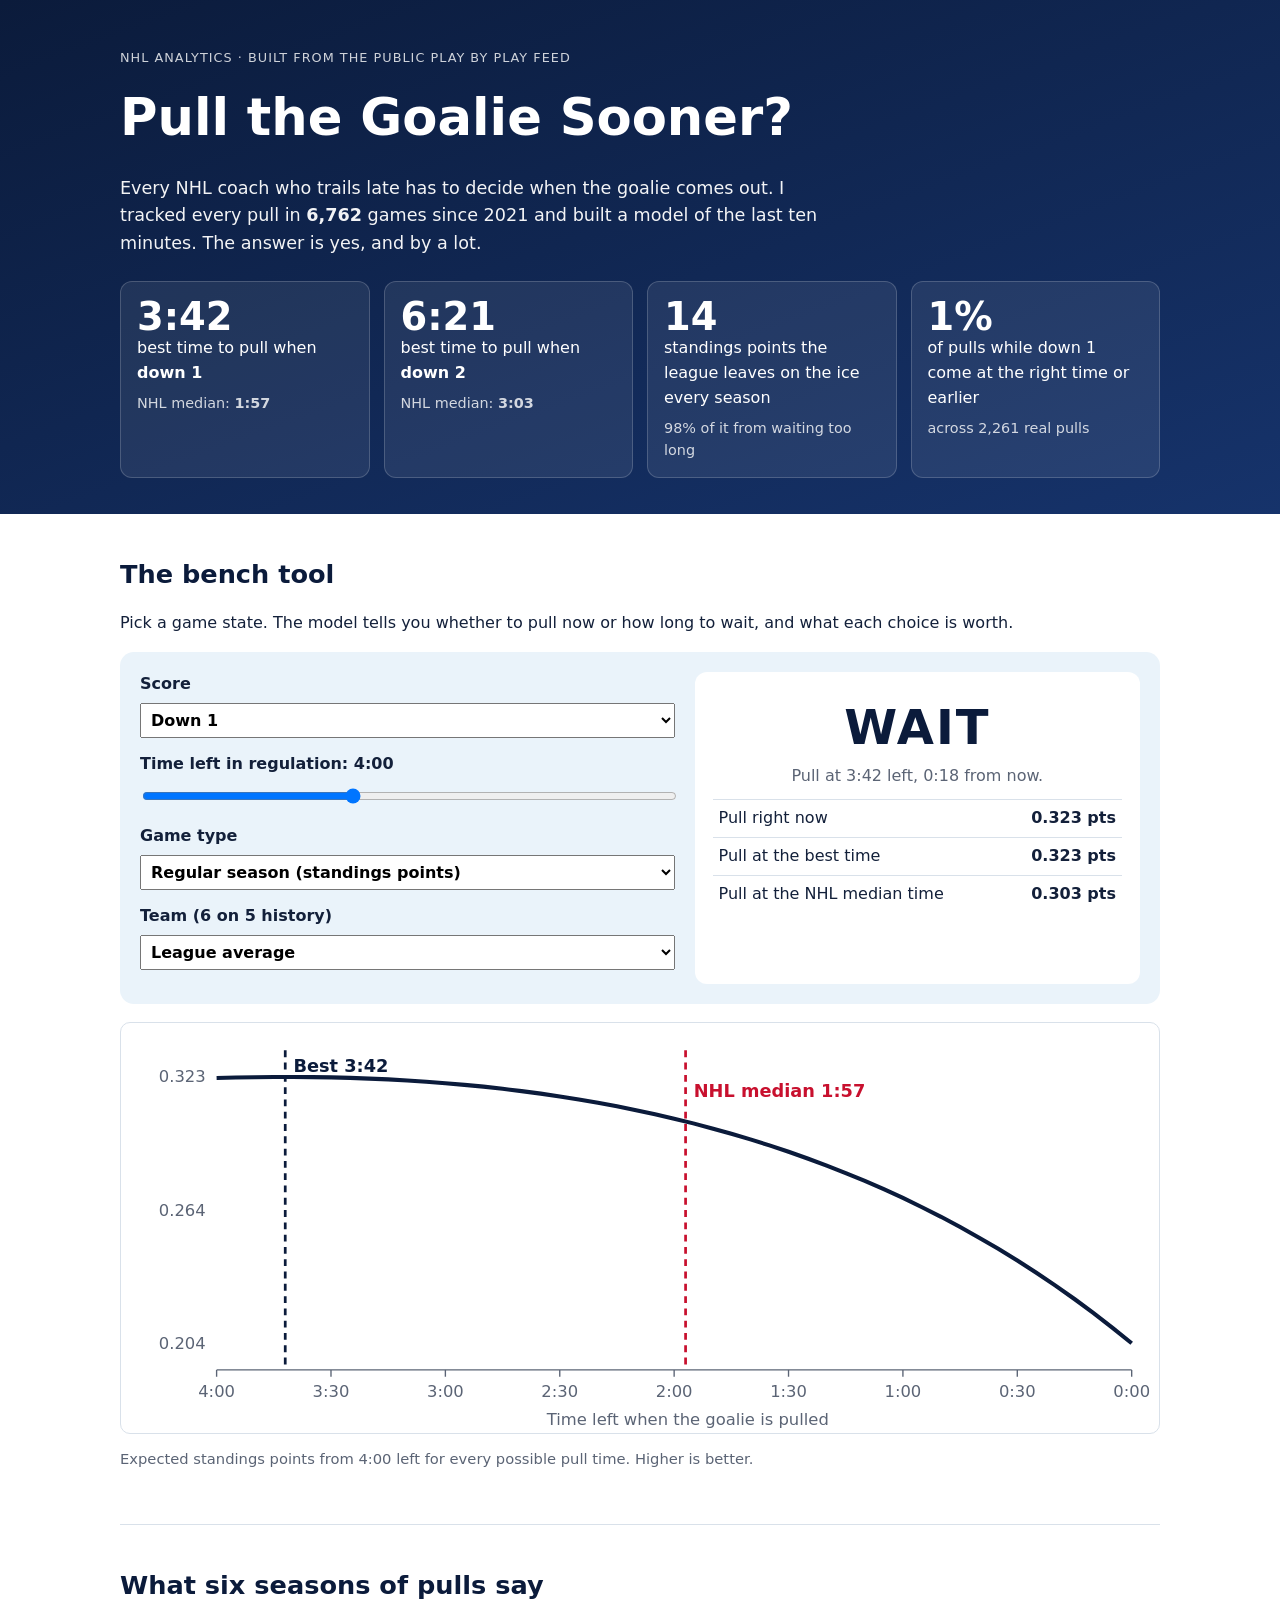
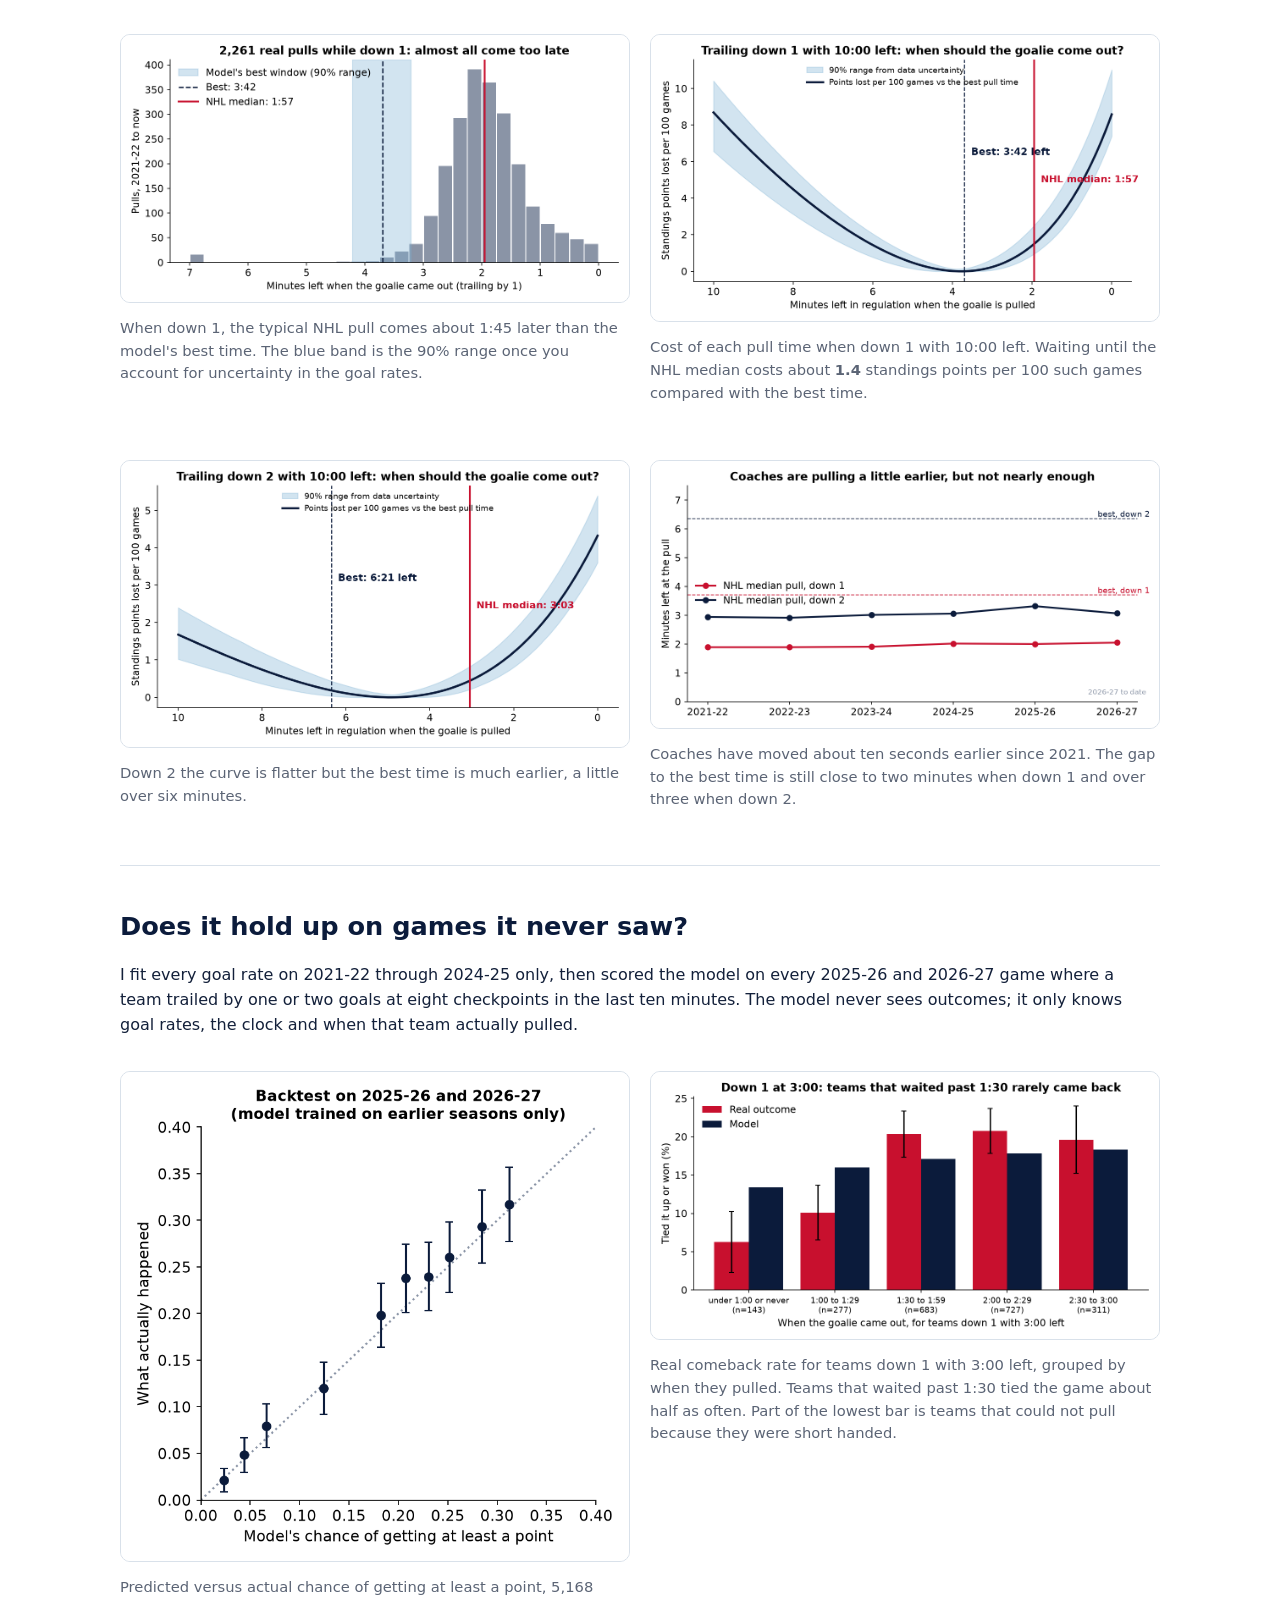
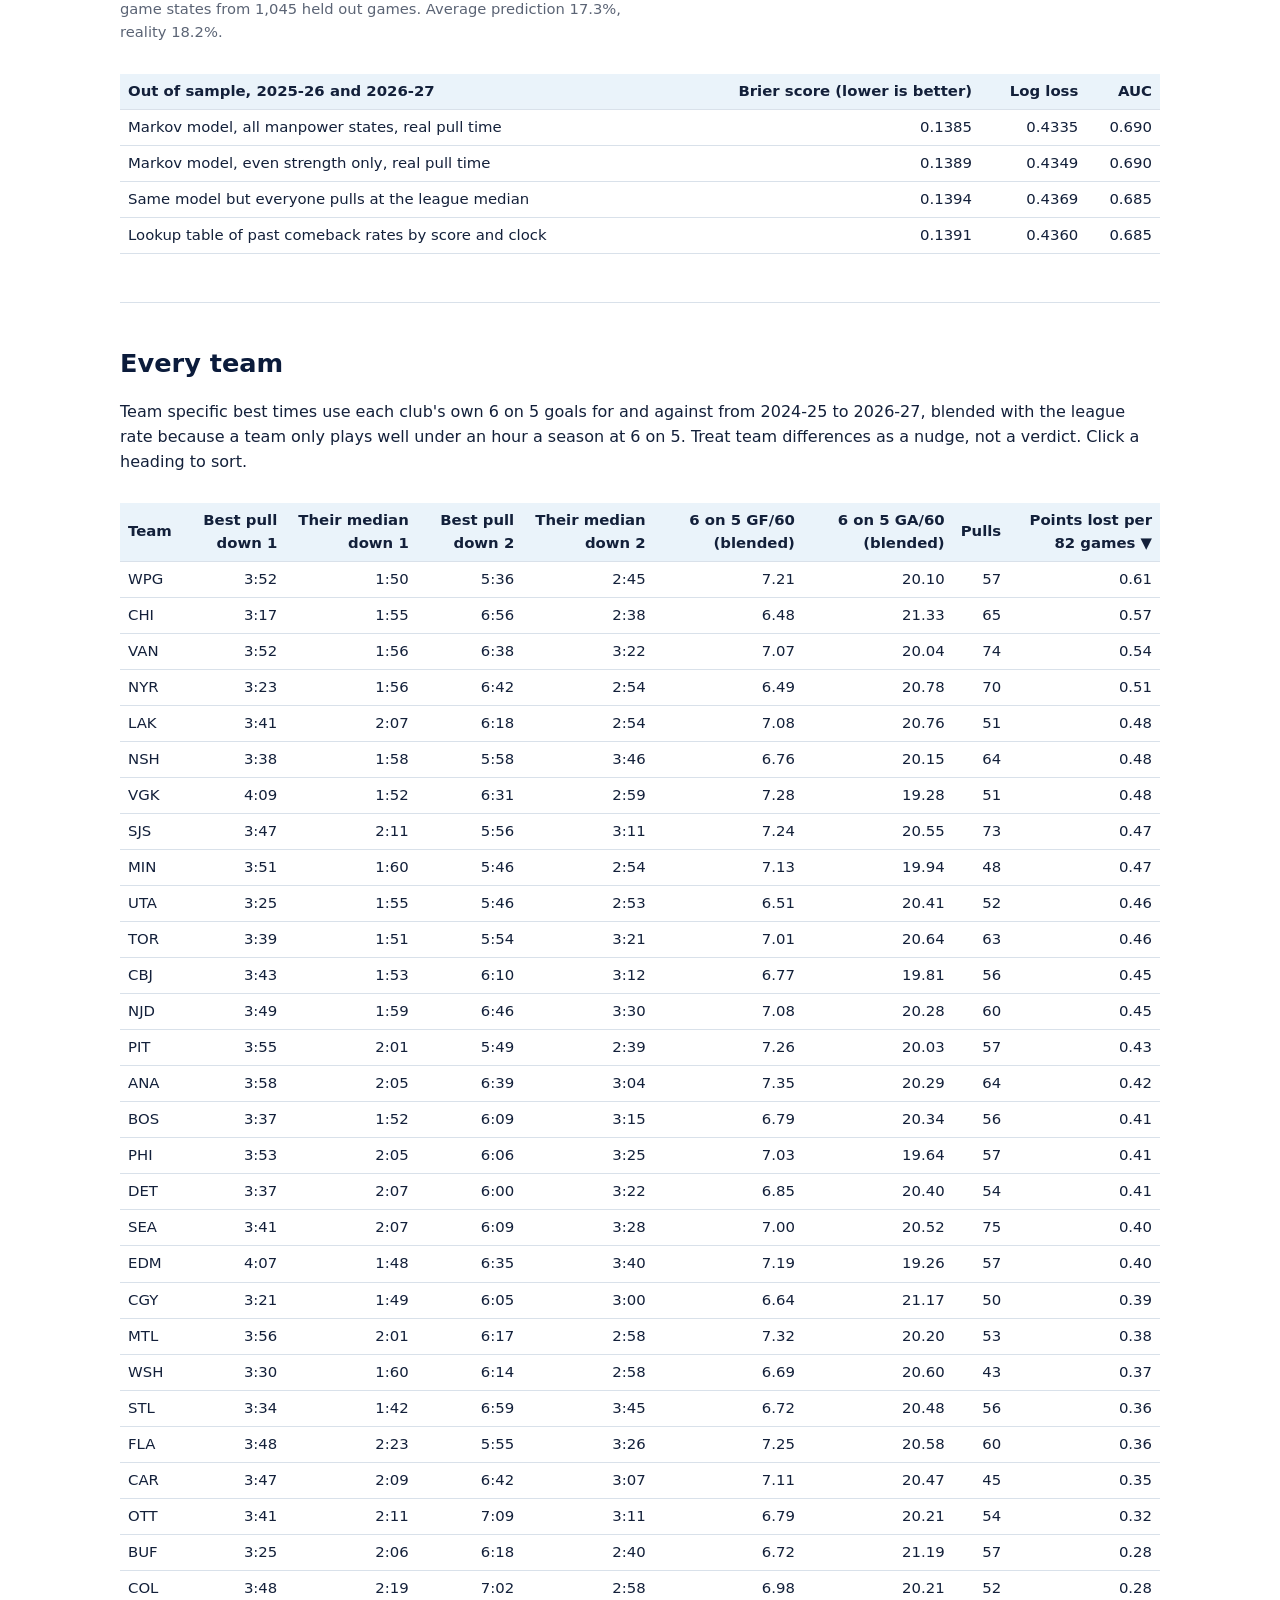
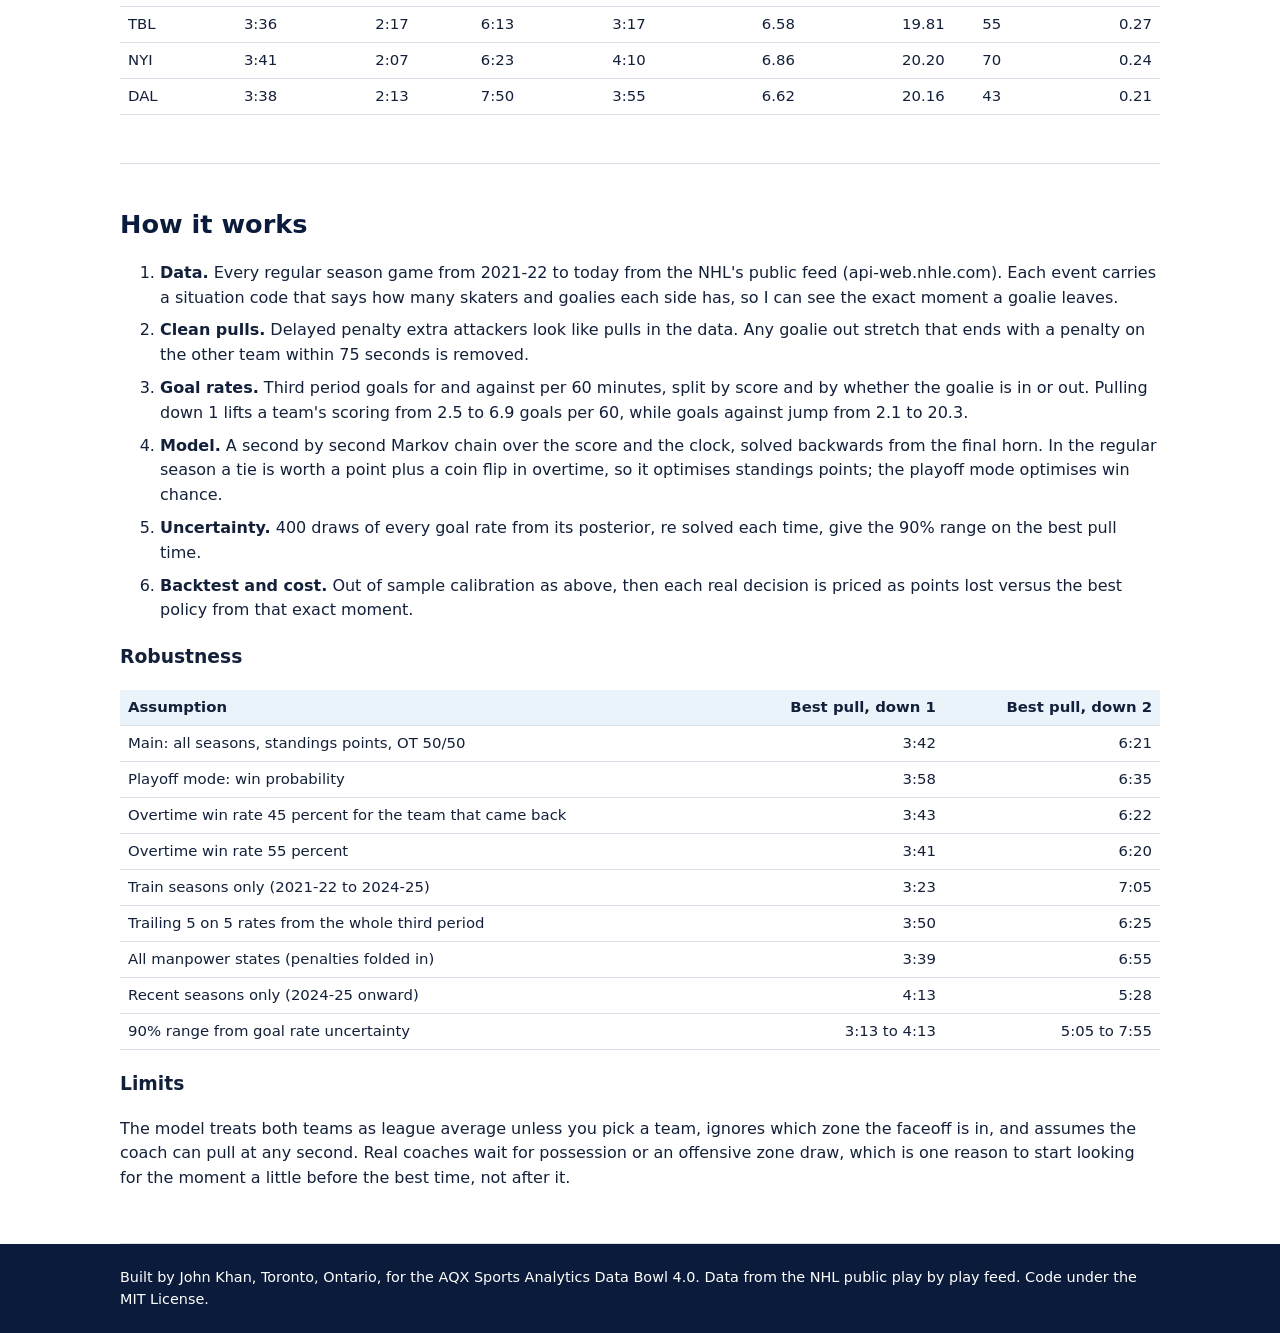
==== docs/index.html @ 0c458d74 "Pull the Goalie Sooner? NHL goalie pull model, backtest and dashboard" ====
<!doctype html>
<html lang="en">
<head>
<meta charset="utf-8">
<meta name="viewport" content="width=device-width, initial-scale=1">
<title>Pull the Goalie Sooner? NHL goalie pull timing, backtested</title>
<meta name="description" content="When should a trailing NHL team pull its goalie? A win probability model built on 6,700+ NHL games from the public play by play feed, backtested on seasons it never saw.">
<meta name="author" content="John Khan">
<link rel="icon" href="data:image/svg+xml,%3Csvg xmlns=%22http://www.w3.org/2000/svg%22 viewBox=%220 0 16 16%22%3E%3Ccircle cx=%228%22 cy=%228%22 r=%227%22 fill=%22%230B1B3B%22/%3E%3C/svg%3E">
<link rel="stylesheet" href="style.css">
</head>
<body>
<header class="hero">
  <div class="wrap">
    <p class="kicker">NHL analytics · built from the public play by play feed</p>
    <h1>Pull the Goalie Sooner?</h1>
    <p class="lede">Every NHL coach who trails late has to decide when the goalie comes out. I tracked every pull in <b id="nGames">6,700+</b> games since 2021 and built a model of the last ten minutes. The answer is yes, and by a lot.</p>
    <div class="cards">
      <div class="card"><div class="big" id="c1">3:42</div><div>best time to pull when <b>down 1</b></div><div class="sub">NHL median: <b id="m1">1:57</b></div></div>
      <div class="card"><div class="big" id="c2">6:21</div><div>best time to pull when <b>down 2</b></div><div class="sub">NHL median: <b id="m2">3:03</b></div></div>
      <div class="card"><div class="big" id="c3">14</div><div>standings points the league leaves on the ice every season</div><div class="sub"><span id="c3b">98%</span> of it from waiting too long</div></div>
      <div class="card"><div class="big" id="c4">1%</div><div>of pulls while down 1 come at the right time or earlier</div><div class="sub">across <span id="c4b">2,261</span> real pulls</div></div>
    </div>
  </div>
</header>

<main class="wrap">
<section id="tool">
  <h2>The bench tool</h2>
  <p>Pick a game state. The model tells you whether to pull now or how long to wait, and what each choice is worth.</p>
  <div class="tool">
    <div class="controls">
      <label>Score
        <select id="deficit"><option value="-1">Down 1</option><option value="-2">Down 2</option><option value="-3">Down 3</option></select></label>
      <label>Time left in regulation: <b id="tLabel">4:00</b>
        <input id="tLeft" type="range" min="10" max="600" step="5" value="240"></label>
      <label>Game type
        <select id="mode"><option value="points">Regular season (standings points)</option><option value="win">Playoffs (win chance)</option></select></label>
      <label>Team (6 on 5 history)
        <select id="team"><option value="">League average</option></select></label>
    </div>
    <div class="answer">
      <div id="verdict" class="verdict">WAIT</div>
      <div id="verdictSub" class="verdictSub"></div>
      <table class="mini">
        <tr><td>Pull right now</td><td id="vNow"></td></tr>
        <tr><td>Pull at the best time</td><td id="vBest"></td></tr>
        <tr><td>Pull at the NHL median time</td><td id="vMed"></td></tr>
      </table>
    </div>
  </div>
  <figure class="chart">
    <svg id="curve" viewBox="0 0 760 300" role="img" aria-label="Value of each pull time"></svg>
    <figcaption id="curveCap">Expected result from this moment for every possible pull time. Higher is better.</figcaption>
  </figure>
</section>

<section>
  <h2>What six seasons of pulls say</h2>
  <div class="grid2">
    <figure><img src="img/hist_down1.png" alt="Histogram of NHL pull times when down by one, nearly all after the best window"><figcaption>When down 1, the typical NHL pull comes about 1:45 later than the model's best time. The blue band is the 90% range once you account for uncertainty in the goal rates.</figcaption></figure>
    <figure><img src="img/curve_down1.png" alt="Points lost versus pull time when down by one"><figcaption>Cost of each pull time when down 1 with 10:00 left. Waiting until the NHL median costs about <b id="costMed">1.4</b> standings points per 100 such games compared with the best time.</figcaption></figure>
    <figure><img src="img/curve_down2.png" alt="Points lost versus pull time when down by two"><figcaption>Down 2 the curve is flatter but the best time is much earlier, a little over six minutes.</figcaption></figure>
    <figure><img src="img/trend.png" alt="Median pull times by season"><figcaption>Coaches have moved about ten seconds earlier since 2021. The gap to the best time is still close to two minutes when down 1 and over three when down 2.</figcaption></figure>
  </div>
</section>

<section>
  <h2>Does it hold up on games it never saw?</h2>
  <p>I fit every goal rate on 2021-22 through 2024-25 only, then scored the model on every 2025-26 and 2026-27 game where a team trailed by one or two goals at eight checkpoints in the last ten minutes. The model never sees outcomes; it only knows goal rates, the clock and when that team actually pulled.</p>
  <div class="grid2">
    <figure><img src="img/calibration.png" alt="Calibration chart of predicted versus actual"><figcaption id="calCap"></figcaption></figure>
    <figure><img src="img/buckets_down1.png" alt="Comeback rate by pull time"><figcaption>Real comeback rate for teams down 1 with 3:00 left, grouped by when they pulled. Teams that waited past 1:30 tied the game about half as often. Part of the lowest bar is teams that could not pull because they were short handed.</figcaption></figure>
  </div>
  <table class="data" id="btTable"></table>
</section>

<section>
  <h2>Every team</h2>
  <p>Team specific best times use each club's own 6 on 5 goals for and against from <span id="teamSeasons"></span>, blended with the league rate because a team only plays well under an hour a season at 6 on 5. Treat team differences as a nudge, not a verdict. Click a heading to sort.</p>
  <div class="scroll"><table class="data sortable" id="teamTable"></table></div>
</section>

<section>
  <h2>How it works</h2>
  <ol class="method">
    <li><b>Data.</b> Every regular season game from 2021-22 to today from the NHL's public feed (api-web.nhle.com). Each event carries a situation code that says how many skaters and goalies each side has, so I can see the exact moment a goalie leaves.</li>
    <li><b>Clean pulls.</b> Delayed penalty extra attackers look like pulls in the data. Any goalie out stretch that ends with a penalty on the other team within 75 seconds is removed.</li>
    <li><b>Goal rates.</b> Third period goals for and against per 60 minutes, split by score and by whether the goalie is in or out. Pulling down 1 lifts a team's scoring from <span id="r1">2.5</span> to <span id="r2">6.9</span> goals per 60, while goals against jump from <span id="r3">2.1</span> to <span id="r4">20.3</span>.</li>
    <li><b>Model.</b> A second by second Markov chain over the score and the clock, solved backwards from the final horn. In the regular season a tie is worth a point plus a coin flip in overtime, so it optimises standings points; the playoff mode optimises win chance.</li>
    <li><b>Uncertainty.</b> 400 draws of every goal rate from its posterior, re solved each time, give the 90% range on the best pull time.</li>
    <li><b>Backtest and cost.</b> Out of sample calibration as above, then each real decision is priced as points lost versus the best policy from that exact moment.</li>
  </ol>
  <h3>Robustness</h3>
  <table class="data" id="sensTable"></table>
  <h3>Limits</h3>
  <p>The model treats both teams as league average unless you pick a team, ignores which zone the faceoff is in, and assumes the coach can pull at any second. Real coaches wait for possession or an offensive zone draw, which is one reason to start looking for the moment a little before the best time, not after it.</p>
</section>
</main>
<footer><div class="wrap">Built by John Khan, Toronto, Ontario, for the AQX Sports Analytics Data Bowl 4.0. Data from the NHL public play by play feed. Code under the MIT License.</div></footer>
<script type="module" src="app.js"></script>
</body>
</html>
---- docs/style.css ----
:root{--navy:#0B1B3B;--red:#C8102E;--ice:#EAF3FA;--blue:#7FB3D5;--grey:#5B6475;--line:#d9e1ea}
*{box-sizing:border-box}body{margin:0;font:16px/1.55 system-ui,-apple-system,"Segoe UI",Roboto,sans-serif;color:#13203a;background:#fff}
.wrap{max-width:1080px;margin:0 auto;padding:0 20px}
.hero{background:linear-gradient(160deg,var(--navy),#16336b);color:#fff;padding:48px 0 36px}
.kicker{text-transform:uppercase;letter-spacing:.08em;font-size:.8rem;opacity:.8;margin:0}
h1{font-size:clamp(2rem,5vw,3.2rem);margin:.2em 0}.lede{max-width:720px;font-size:1.1rem;opacity:.95}
.cards{display:grid;grid-template-columns:repeat(auto-fit,minmax(220px,1fr));gap:14px;margin-top:24px}
.card{background:rgba(255,255,255,.08);border:1px solid rgba(255,255,255,.18);border-radius:12px;padding:16px}
.big{font-size:2.4rem;font-weight:800;line-height:1}.sub{opacity:.8;font-size:.9rem;margin-top:6px}
section{padding:36px 0;border-bottom:1px solid var(--line)}h2{font-size:1.6rem;margin:.2em 0 .4em;color:var(--navy)}
.tool{display:grid;grid-template-columns:1.2fr 1fr;gap:20px;background:var(--ice);border-radius:14px;padding:20px}
@media(max-width:760px){.tool{grid-template-columns:1fr}}
.controls label{display:block;margin-bottom:14px;font-weight:600}.controls select,.controls input{display:block;width:100%;margin-top:6px;font:inherit;padding:6px}
.answer{background:#fff;border-radius:12px;padding:18px;text-align:center}
.verdict{font-size:3rem;font-weight:900;letter-spacing:.04em}.verdict.pull{color:var(--red)}.verdict.wait{color:var(--navy)}
.verdictSub{color:var(--grey);margin-bottom:10px}
table.mini{width:100%;border-collapse:collapse}table.mini td{padding:6px;border-top:1px solid var(--line);text-align:left}table.mini td+td{text-align:right;font-weight:700}
figure{margin:18px 0}figure img{width:100%;border:1px solid var(--line);border-radius:10px}figcaption{color:var(--grey);font-size:.92rem;margin-top:6px}
.grid2{display:grid;grid-template-columns:1fr 1fr;gap:20px}@media(max-width:760px){.grid2{grid-template-columns:1fr}}
.chart svg{width:100%;height:auto;background:#fff;border:1px solid var(--line);border-radius:10px}
table.data{border-collapse:collapse;width:100%;font-size:.93rem;margin:12px 0}table.data th,table.data td{padding:6px 8px;border-bottom:1px solid var(--line);text-align:right}
table.data th:first-child,table.data td:first-child{text-align:left}table.data th{background:var(--ice);cursor:default}
table.sortable th{cursor:pointer}.scroll{overflow-x:auto}
.method li{margin-bottom:8px}footer{background:var(--navy);color:#fff;padding:22px 0;font-size:.9rem}
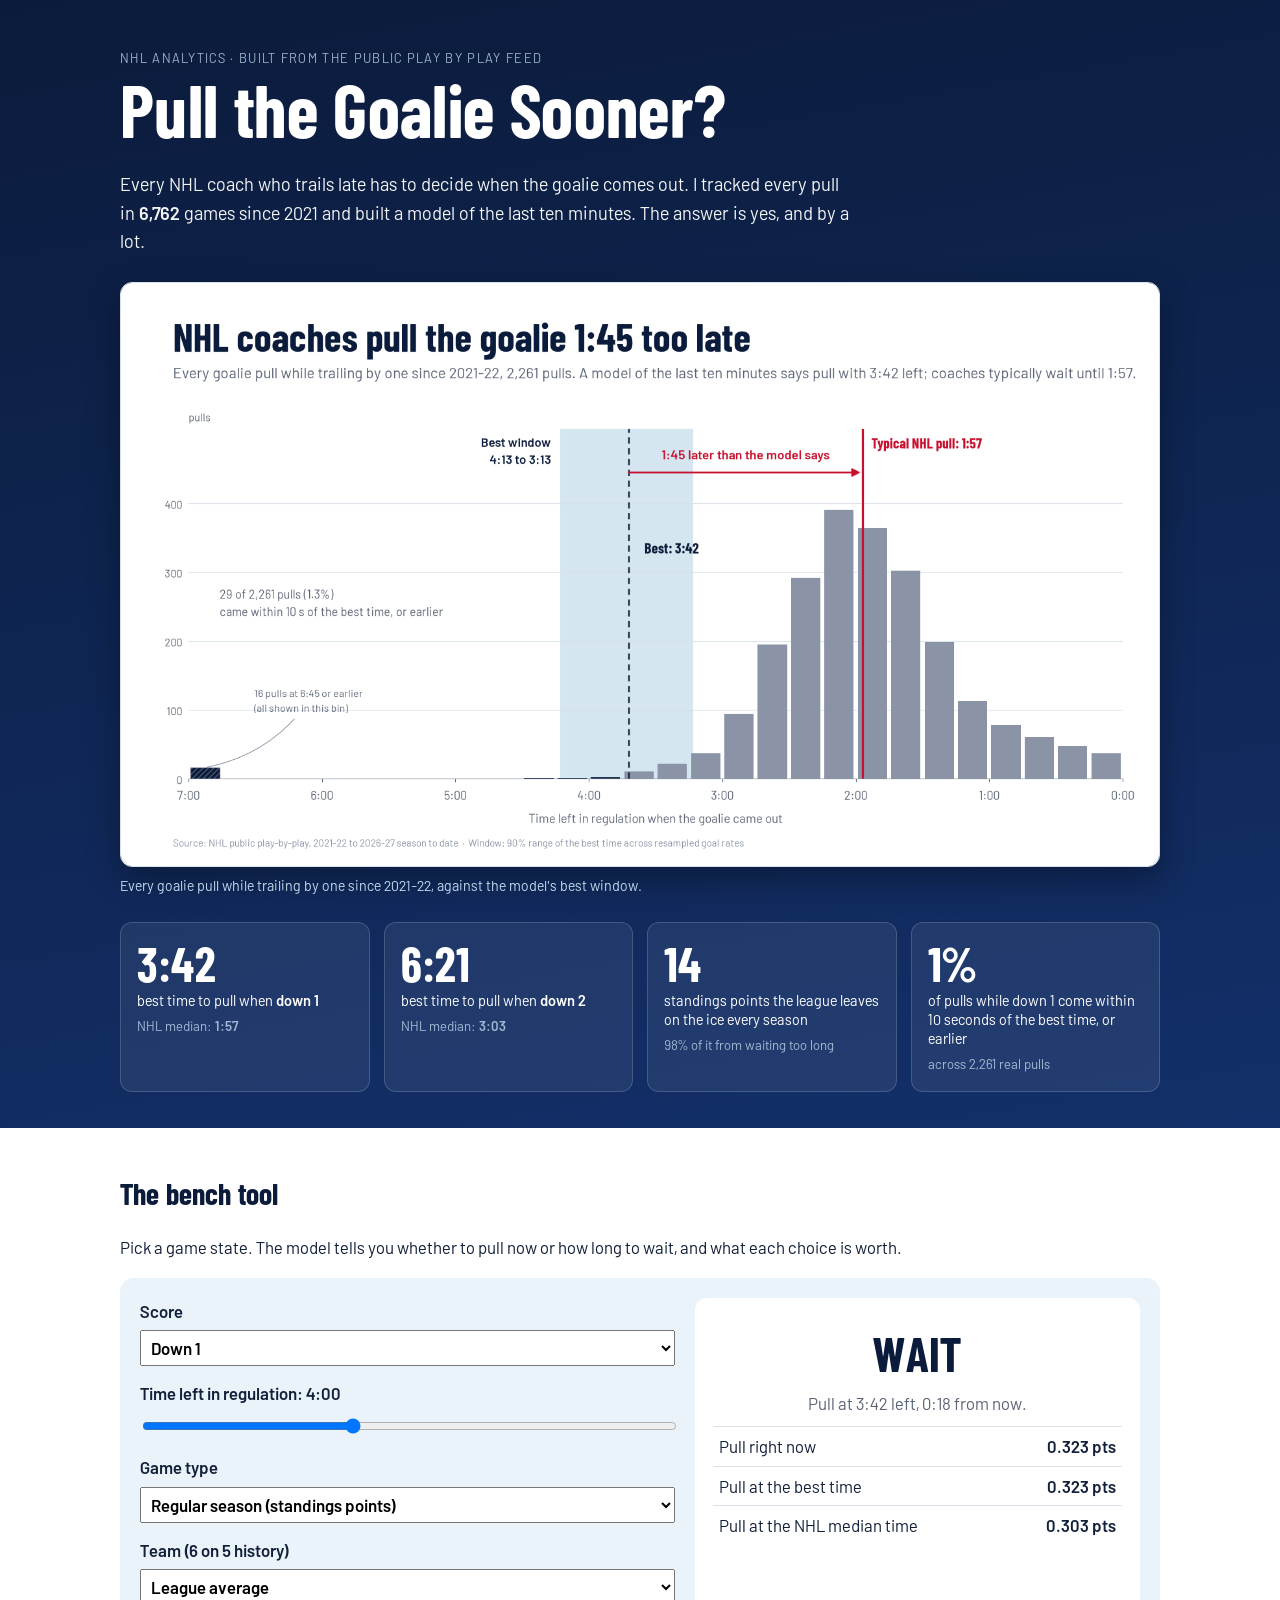
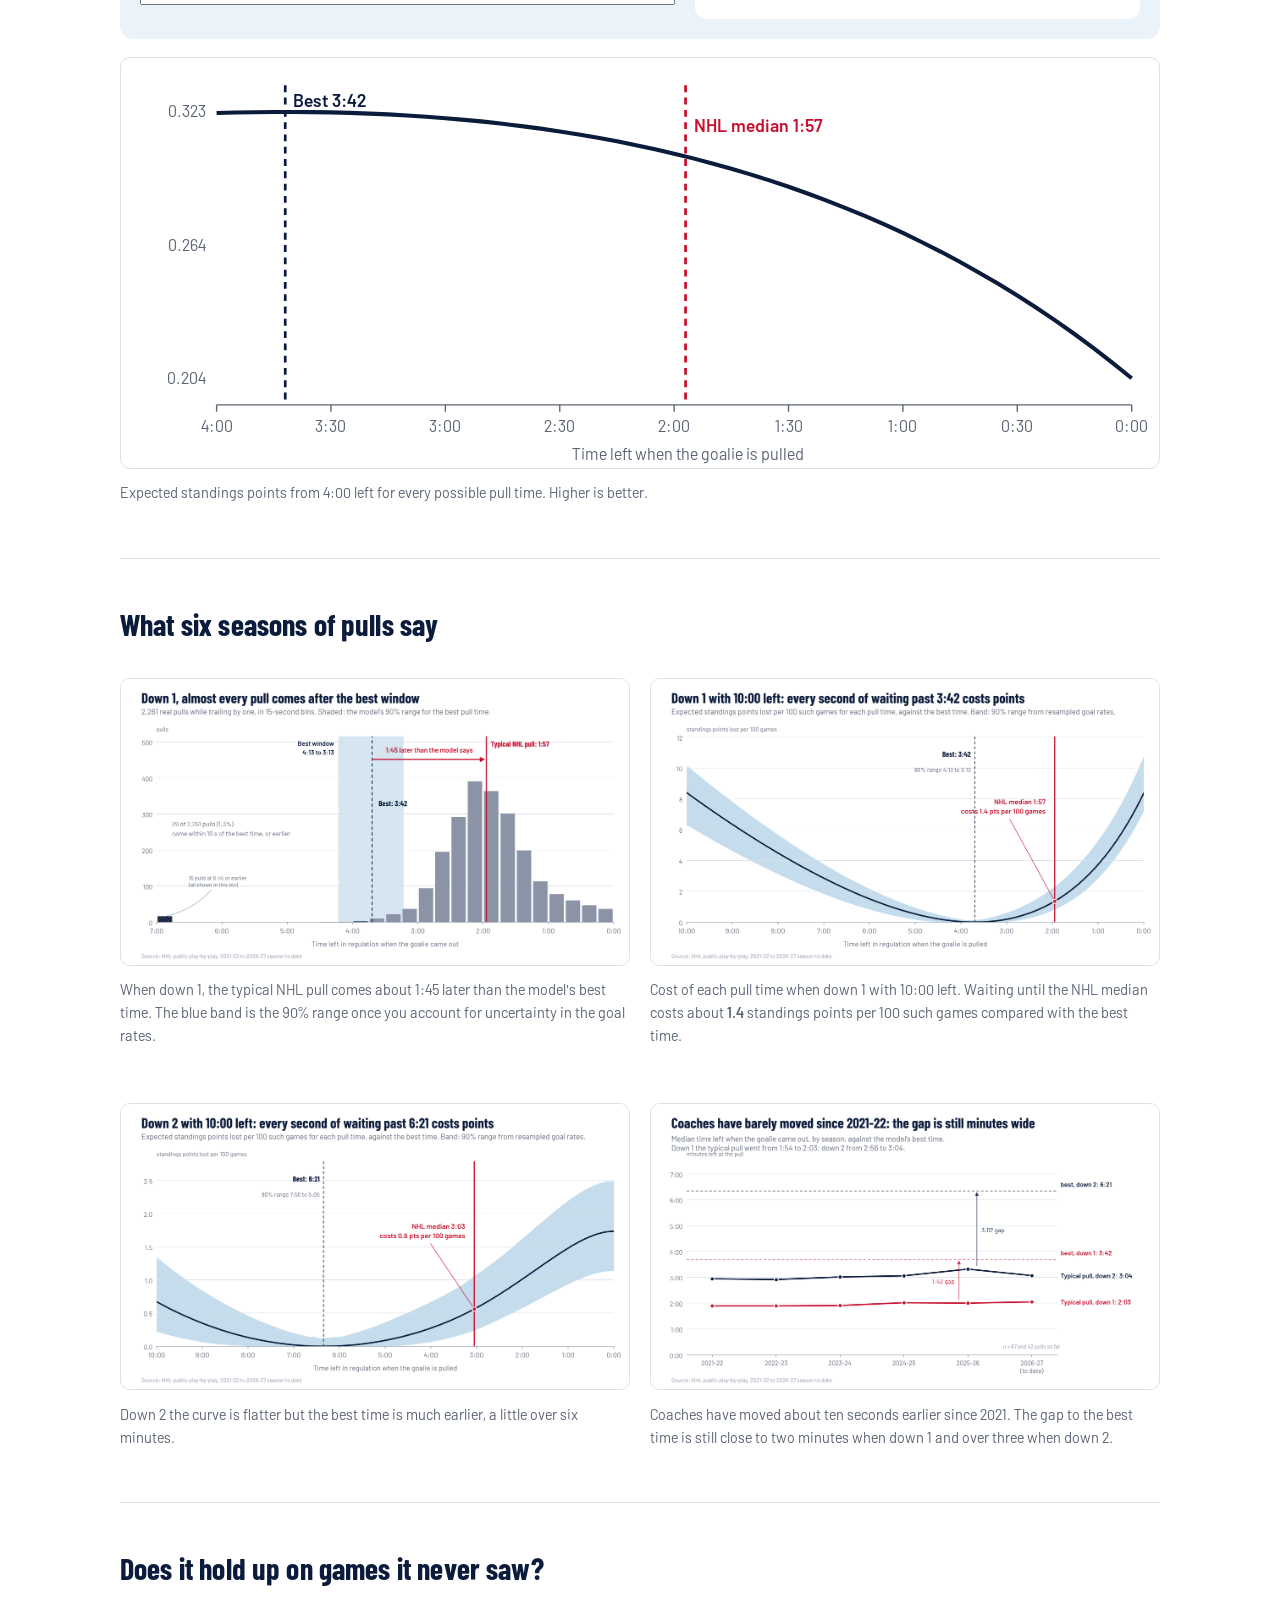
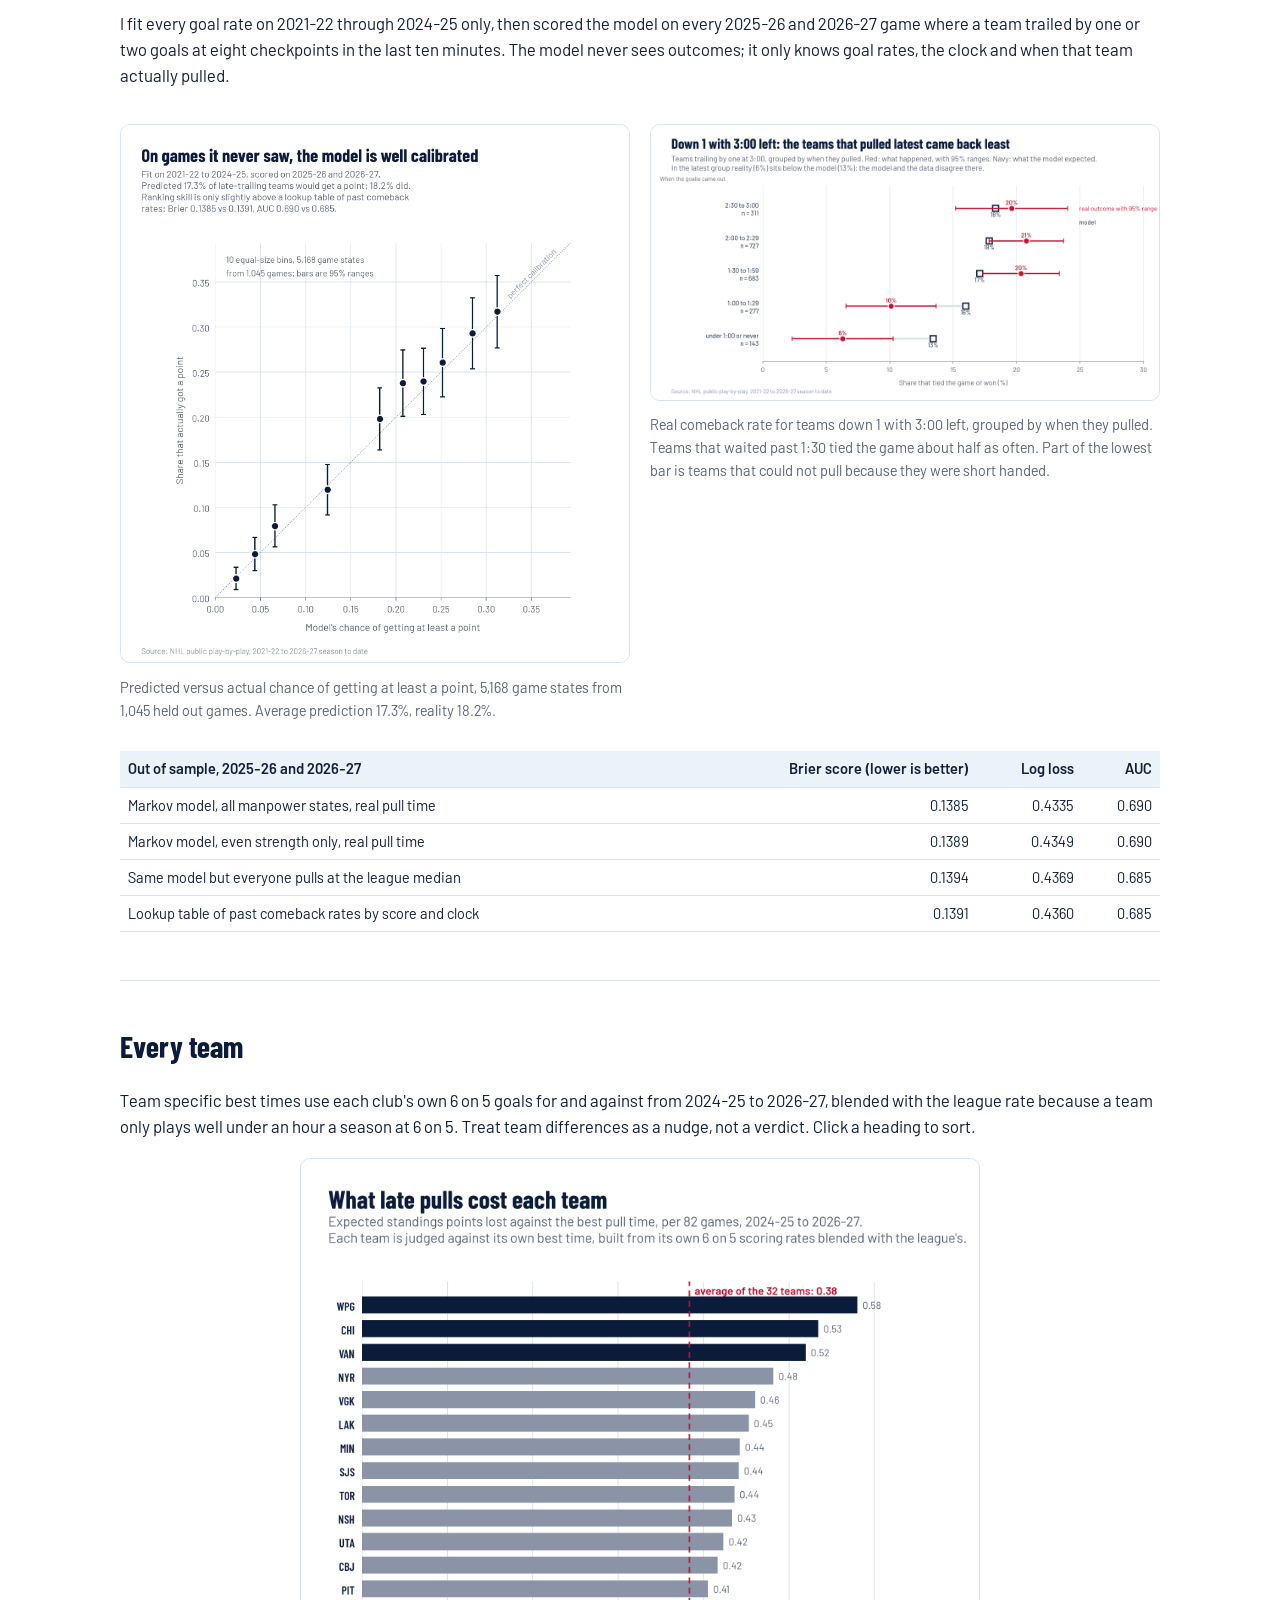
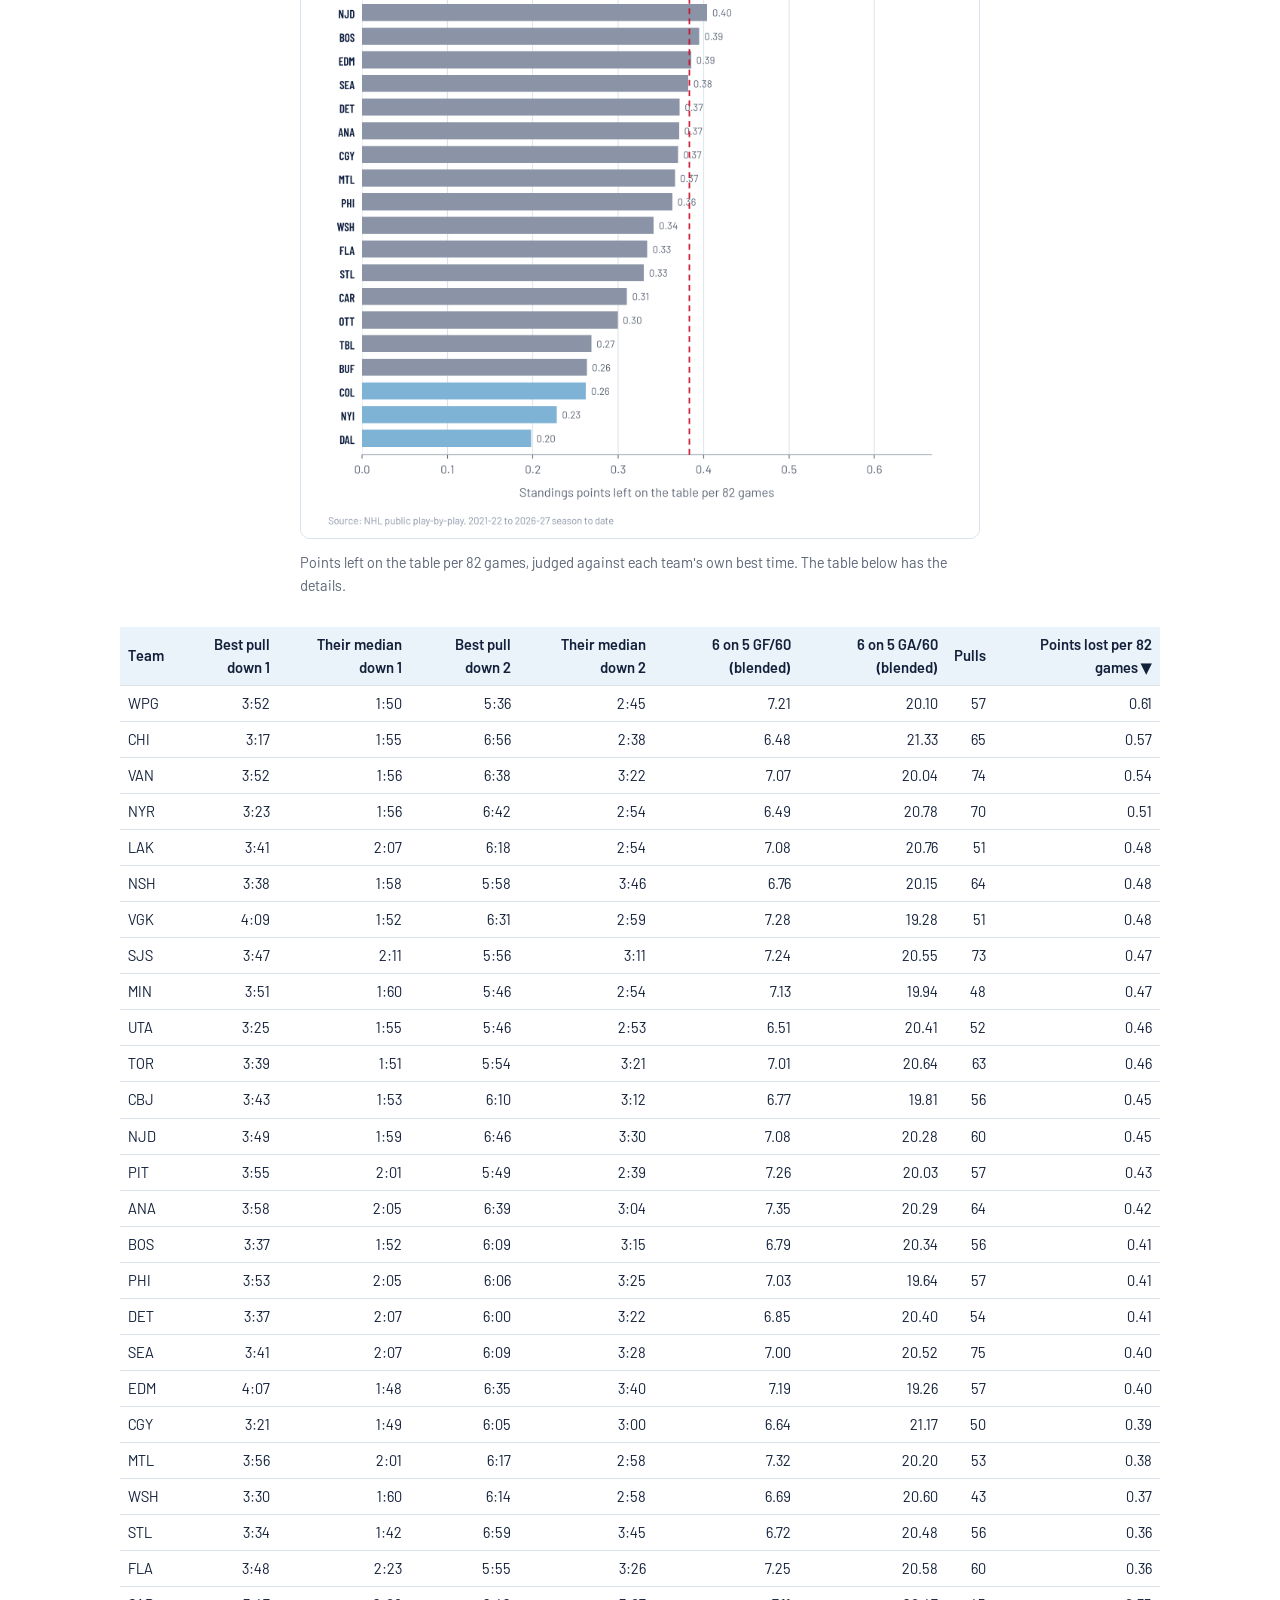
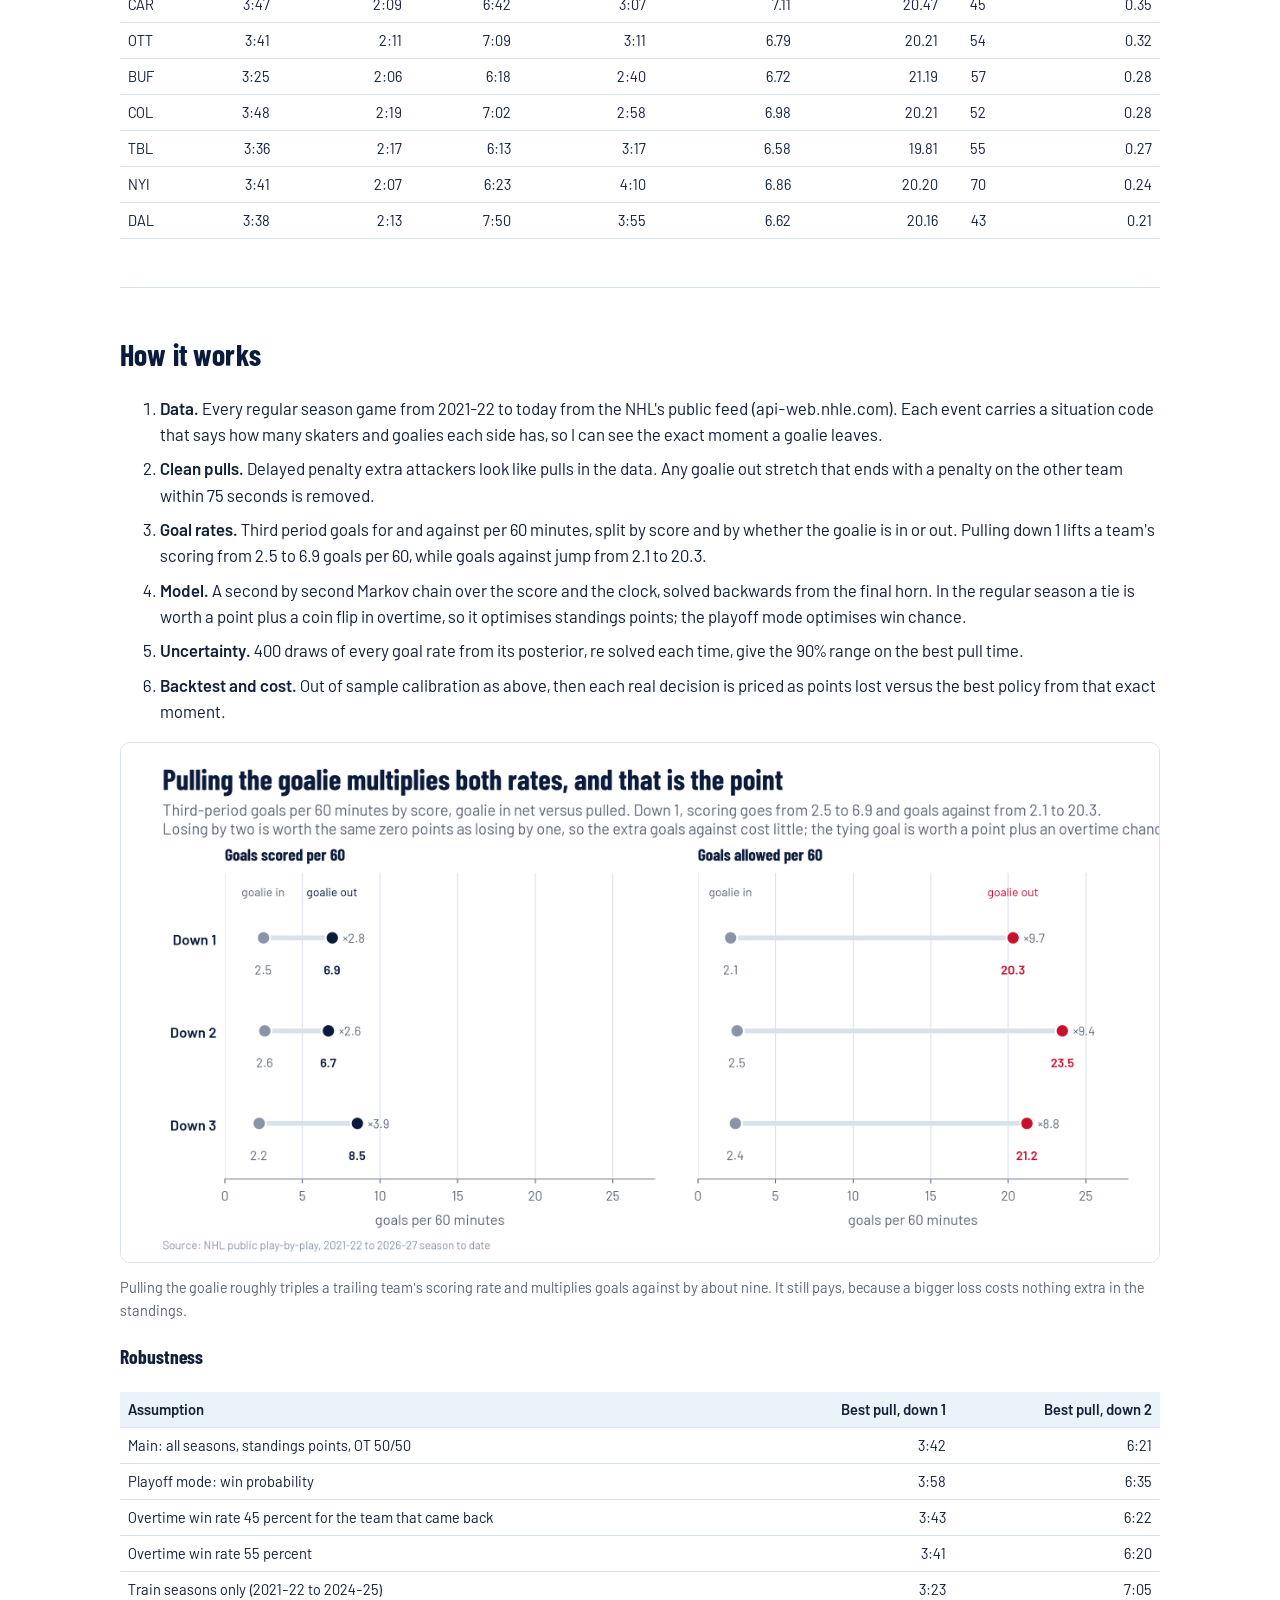
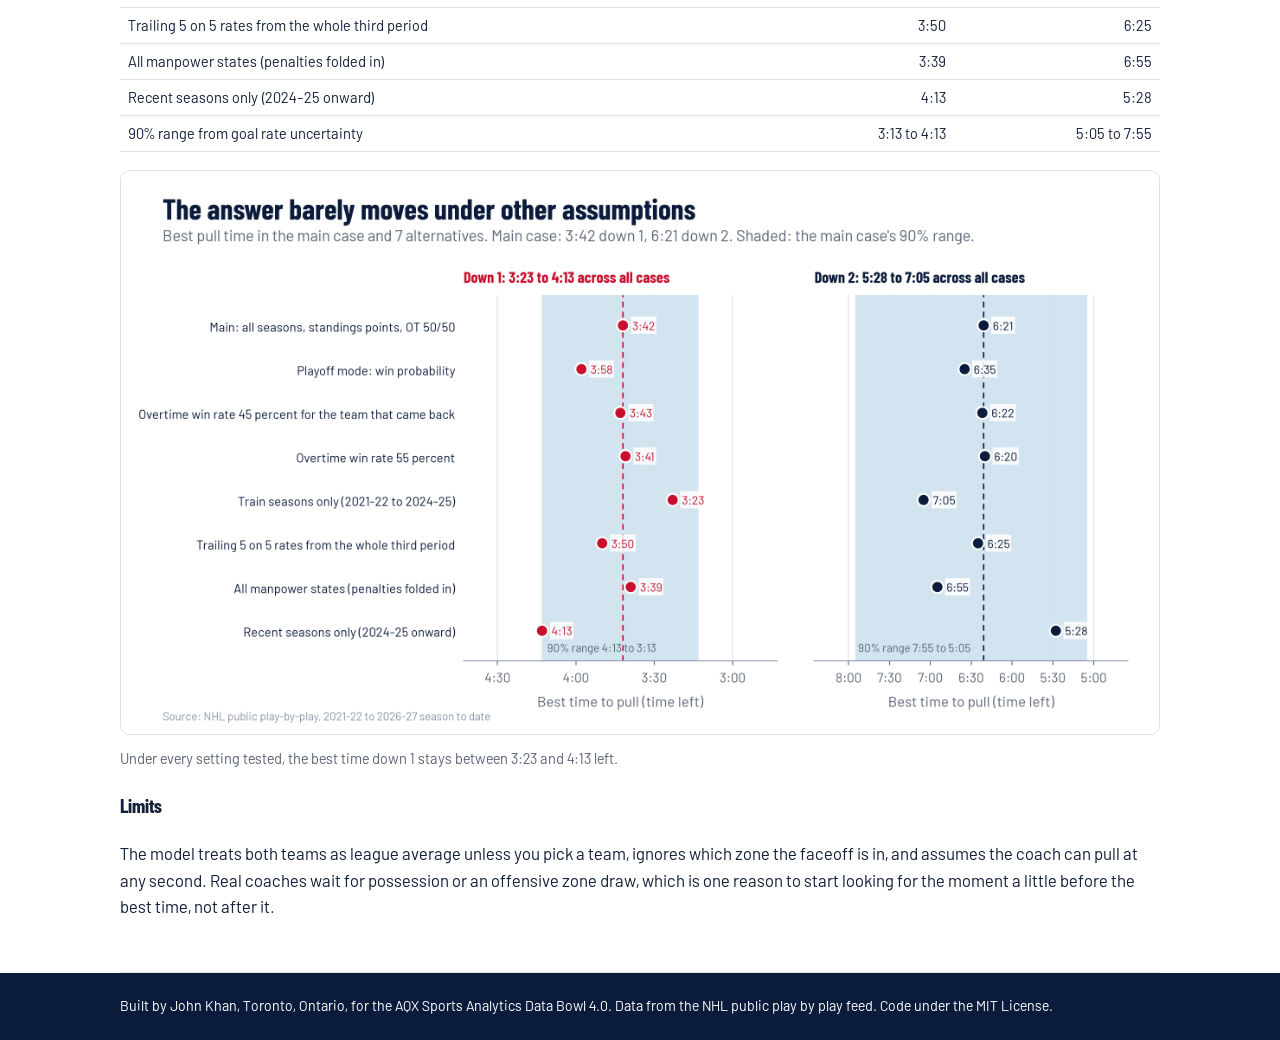
==== commit c48d43be: "Redesign charts, hero and cover New chart set in docs/img/v2 with direct labels, uncertainty bands a" ====
--- a/docs/index.html
+++ b/docs/index.html
@@ -14,12 +14,22 @@
   <div class="wrap">
     <p class="kicker">NHL analytics · built from the public play by play feed</p>
     <h1>Pull the Goalie Sooner?</h1>
-    <p class="lede">Every NHL coach who trails late has to decide when the goalie comes out. I tracked every pull in <b id="nGames">6,700+</b> games since 2021 and built a model of the last ten minutes. The answer is yes, and by a lot.</p>
+    <p class="lede">Every NHL coach who trails late has to decide when the goalie comes out. I tracked every pull in <b id="nGames">6,762</b> games since 2021 and built a model of the last ten minutes. The answer is yes, and by a lot.</p>
+
+    <figure class="hero-fig">
+      <picture>
+        <source media="(max-width: 640px)" srcset="img/hero_mobile.png" width="1080" height="1350">
+        <img src="img/hero.png" width="1600" height="900" fetchpriority="high" decoding="async"
+             alt="Histogram of 2,261 NHL goalie pulls while trailing by one goal, 2021-22 onward, on a game clock from 7:00 to 0:00. The model's best window, 4:13 to 3:13 left with the best time at 3:42, is shaded and almost empty. The pulls pile up around the typical NHL pull at 1:57, 1:45 later. 29 pulls, about 1.3 percent, came within 10 seconds of the best time, or earlier.">
+      </picture>
+      <figcaption>Every goalie pull while trailing by one since 2021-22, against the model's best window.</figcaption>
+    </figure>
+
     <div class="cards">
-      <div class="card"><div class="big" id="c1">3:42</div><div>best time to pull when <b>down 1</b></div><div class="sub">NHL median: <b id="m1">1:57</b></div></div>
-      <div class="card"><div class="big" id="c2">6:21</div><div>best time to pull when <b>down 2</b></div><div class="sub">NHL median: <b id="m2">3:03</b></div></div>
-      <div class="card"><div class="big" id="c3">14</div><div>standings points the league leaves on the ice every season</div><div class="sub"><span id="c3b">98%</span> of it from waiting too long</div></div>
-      <div class="card"><div class="big" id="c4">1%</div><div>of pulls while down 1 come at the right time or earlier</div><div class="sub">across <span id="c4b">2,261</span> real pulls</div></div>
+      <div class="card"><div class="big" id="c1">3:42</div><div class="lab">best time to pull when <b>down 1</b></div><div class="sub">NHL median: <b id="m1">1:57</b></div></div>
+      <div class="card"><div class="big" id="c2">6:21</div><div class="lab">best time to pull when <b>down 2</b></div><div class="sub">NHL median: <b id="m2">3:03</b></div></div>
+      <div class="card"><div class="big" id="c3">13</div><div class="lab">standings points the league leaves on the ice every season</div><div class="sub"><span id="c3b">98%</span> of it from waiting too long</div></div>
+      <div class="card"><div class="big" id="c4">1%</div><div class="lab">of pulls while down 1 come within 10 seconds of the best time, or earlier</div><div class="sub">across <span id="c4b">2,261</span> real pulls</div></div>
     </div>
   </div>
 </header>
@@ -58,10 +68,10 @@
 <section>
   <h2>What six seasons of pulls say</h2>
   <div class="grid2">
-    <figure><img src="img/hist_down1.png" alt="Histogram of NHL pull times when down by one, nearly all after the best window"><figcaption>When down 1, the typical NHL pull comes about 1:45 later than the model's best time. The blue band is the 90% range once you account for uncertainty in the goal rates.</figcaption></figure>
-    <figure><img src="img/curve_down1.png" alt="Points lost versus pull time when down by one"><figcaption>Cost of each pull time when down 1 with 10:00 left. Waiting until the NHL median costs about <b id="costMed">1.4</b> standings points per 100 such games compared with the best time.</figcaption></figure>
-    <figure><img src="img/curve_down2.png" alt="Points lost versus pull time when down by two"><figcaption>Down 2 the curve is flatter but the best time is much earlier, a little over six minutes.</figcaption></figure>
-    <figure><img src="img/trend.png" alt="Median pull times by season"><figcaption>Coaches have moved about ten seconds earlier since 2021. The gap to the best time is still close to two minutes when down 1 and over three when down 2.</figcaption></figure>
+    <figure><img src="img/v2/hist_down1.png" loading="lazy" decoding="async" alt="Histogram of 2,261 NHL goalie pulls while trailing by one, on a game clock from 7:00 to 0:00. The model's best window, 4:13 to 3:13 left, is shaded and nearly empty; the typical pull comes at 1:57, 1:45 after the best time of 3:42. 29 pulls (1.3%) came within 10 seconds of the best time, or earlier. The last bar on the left holds every pull at 6:45 or earlier."><figcaption>When down 1, the typical NHL pull comes about 1:45 later than the model's best time. The blue band is the 90% range once you account for uncertainty in the goal rates.</figcaption></figure>
+    <figure><img src="img/v2/curve_down1.png" loading="lazy" decoding="async" alt="U-shaped curve of standings points lost per 100 games by goalie pull time when trailing by one with 10:00 left, with a 90% uncertainty band. The minimum is at 3:42 left (90% range 4:13 to 3:13). The NHL median pull at 1:57 costs about 1.4 points per 100 games."><figcaption>Cost of each pull time when down 1 with 10:00 left. Waiting until the NHL median costs about <b id="costMed">1.4</b> standings points per 100 such games compared with the best time.</figcaption></figure>
+    <figure><img src="img/v2/curve_down2.png" loading="lazy" decoding="async" alt="U-shaped curve of standings points lost per 100 games by goalie pull time when trailing by two with 10:00 left, with a 90% uncertainty band. The minimum is at 6:21 left (90% range 7:55 to 5:05). The NHL median pull at 3:03 costs about 0.6 points per 100 games."><figcaption>Down 2 the curve is flatter but the best time is much earlier, a little over six minutes.</figcaption></figure>
+    <figure><img src="img/v2/trend.png" loading="lazy" decoding="async" alt="Line chart of the NHL median goalie pull time by season from 2021-22 to 2026-27. Down one it moved from 1:54 to 2:03 against a best time of 3:42; down two from 2:56 to 3:04 against 6:21. The last season is partial."><figcaption>Coaches have moved about ten seconds earlier since 2021. The gap to the best time is still close to two minutes when down 1 and over three when down 2.</figcaption></figure>
   </div>
 </section>
 
@@ -69,8 +79,8 @@
   <h2>Does it hold up on games it never saw?</h2>
   <p>I fit every goal rate on 2021-22 through 2024-25 only, then scored the model on every 2025-26 and 2026-27 game where a team trailed by one or two goals at eight checkpoints in the last ten minutes. The model never sees outcomes; it only knows goal rates, the clock and when that team actually pulled.</p>
   <div class="grid2">
-    <figure><img src="img/calibration.png" alt="Calibration chart of predicted versus actual"><figcaption id="calCap"></figcaption></figure>
-    <figure><img src="img/buckets_down1.png" alt="Comeback rate by pull time"><figcaption>Real comeback rate for teams down 1 with 3:00 left, grouped by when they pulled. Teams that waited past 1:30 tied the game about half as often. Part of the lowest bar is teams that could not pull because they were short handed.</figcaption></figure>
+    <figure><img src="img/v2/calibration.png" loading="lazy" decoding="async" alt="Calibration plot of predicted against observed chance of getting at least a point, 10 bins with 95% ranges, all close to the diagonal from 0.02 to 0.31. Fit on 2021-22 to 2024-25, tested on 2025-26 and 2026-27. Predicted 17.3%, observed 18.2%. Brier 0.1385 against a baseline of 0.1391; AUC 0.690 against 0.685."><figcaption id="calCap"></figcaption></figure>
+    <figure><img src="img/v2/buckets_down1.png" loading="lazy" decoding="async" alt="Dot plot of the share of teams trailing by one with 3:00 left that tied or won, grouped by when the goalie came out, with 95% ranges, against the model's expectation. 2:30 to 3:00: 20% real, 18% model, n=311. 2:00 to 2:29: 21% real, 18% model, n=727. 1:30 to 1:59: 20% real, 17% model, n=683. 1:00 to 1:29: 10% real, 16% model, n=277. under 1:00 or never: 6% real, 13% model, n=143."><figcaption>Real comeback rate for teams down 1 with 3:00 left, grouped by when they pulled. Teams that waited past 1:30 tied the game about half as often. Part of the lowest bar is teams that could not pull because they were short handed.</figcaption></figure>
   </div>
   <table class="data" id="btTable"></table>
 </section>
@@ -78,6 +88,7 @@
 <section>
   <h2>Every team</h2>
   <p>Team specific best times use each club's own 6 on 5 goals for and against from <span id="teamSeasons"></span>, blended with the league rate because a team only plays well under an hour a season at 6 on 5. Treat team differences as a nudge, not a verdict. Click a heading to sort.</p>
+  <figure class="fig-narrow"><img src="img/v2/teams.png" loading="lazy" decoding="async" alt="Horizontal bar chart ranking all 32 NHL teams by standings points lost to late goalie pulls per 82 games, 2024-25 to 2026-27. WPG loses the most at 0.58, DAL the least at 0.20; the league average is 0.38."><figcaption>Points left on the table per 82 games, judged against each team's own best time. The table below has the details.</figcaption></figure>
   <div class="scroll"><table class="data sortable" id="teamTable"></table></div>
 </section>
 
@@ -91,8 +102,10 @@
     <li><b>Uncertainty.</b> 400 draws of every goal rate from its posterior, re solved each time, give the 90% range on the best pull time.</li>
     <li><b>Backtest and cost.</b> Out of sample calibration as above, then each real decision is priced as points lost versus the best policy from that exact moment.</li>
   </ol>
+  <figure><img src="img/v2/rates.png" loading="lazy" decoding="async" alt="Two dumbbell charts of third-period goals scored and allowed per 60 minutes with the goalie in net versus pulled, for teams trailing by one, two and three. Down 1: scored 2.5 to 6.9, allowed 2.1 to 20.3. Down 2: scored 2.6 to 6.7, allowed 2.5 to 23.5. Down 3: scored 2.2 to 8.5, allowed 2.4 to 21.2."><figcaption>Pulling the goalie roughly triples a trailing team's scoring rate and multiplies goals against by about nine. It still pays, because a bigger loss costs nothing extra in the standings.</figcaption></figure>
   <h3>Robustness</h3>
   <table class="data" id="sensTable"></table>
+  <figure><img src="img/v2/sensitivity.png" loading="lazy" decoding="async" alt="Dot plot of the best goalie pull time in the main case and 7 alternative assumptions. Down one it stays between 3:23 and 4:13; down two between 5:28 and 7:05. Cases: Main: all seasons, standings points, OT 50/50: 3:42 and 6:21; Playoff mode: win probability: 3:58 and 6:35; Overtime win rate 45 percent for the team that came back: 3:43 and 6:22; Overtime win rate 55 percent: 3:41 and 6:20; Train seasons only (2021-22 to 2024-25): 3:23 and 7:05; Trailing 5 on 5 rates from the whole third period: 3:50 and 6:25; All manpower states (penalties folded in): 3:39 and 6:55; Recent seasons only (2024-25 onward): 4:13 and 5:28."><figcaption>Under every setting tested, the best time down 1 stays between 3:23 and 4:13 left.</figcaption></figure>
   <h3>Limits</h3>
   <p>The model treats both teams as league average unless you pick a team, ignores which zone the faceoff is in, and assumes the coach can pull at any second. Real coaches wait for possession or an offensive zone draw, which is one reason to start looking for the moment a little before the best time, not after it.</p>
 </section>
--- a/docs/style.css
+++ b/docs/style.css
@@ -22,3 +22,45 @@
 table.data th:first-child,table.data td:first-child{text-align:left}table.data th{background:var(--ice);cursor:default}
 table.sortable th{cursor:pointer}.scroll{overflow-x:auto}
 .method li{margin-bottom:8px}footer{background:var(--navy);color:#fff;padding:22px 0;font-size:.9rem}
+
+@font-face{font-family:"Barlow";font-style:normal;font-weight:400;font-display:swap;src:url("fonts/Barlow-Regular.woff2") format("woff2")}
+@font-face{font-family:"Barlow";font-style:normal;font-weight:600;font-display:swap;src:url("fonts/Barlow-SemiBold.woff2") format("woff2")}
+@font-face{font-family:"Barlow Condensed";font-style:normal;font-weight:700;font-display:swap;src:url("fonts/BarlowCondensed-Bold.woff2") format("woff2")}
+
+:root{--ice-text:#BFD9EC;--display:"Barlow Condensed","Roboto Condensed","Arial Narrow",system-ui,sans-serif;--text:"Barlow","Inter",system-ui,-apple-system,"Segoe UI",Roboto,sans-serif}
+
+body{font-family:var(--text);font-size:17px;line-height:1.55}
+h1,h2,h3,.big,.verdict{font-family:var(--display);letter-spacing:.005em}
+h2{font-size:1.9rem}
+
+/* hero, mobile first */
+.hero{background:linear-gradient(170deg,var(--navy) 0%,#13306a 100%);color:#fff;padding:32px 0 28px}
+.hero .kicker{font-size:.78rem;letter-spacing:.1em;color:var(--ice-text);margin:0 0 6px}
+.hero h1{font-size:clamp(2.6rem,11vw,4.6rem);line-height:.95;margin:0 0 .35em;font-weight:700}
+.hero .lede{max-width:46rem;font-size:1.08rem;color:#fff;opacity:.95;margin:0 0 20px}
+.hero .lede b{font-weight:600}
+
+.hero-fig{margin:0 0 18px}
+.hero-fig img{display:block;width:100%;height:auto;background:#fff;border-radius:12px;box-shadow:0 12px 32px rgba(0,0,0,.35)}
+.hero-fig figcaption{color:var(--ice-text);font-size:.9rem;margin-top:8px}
+
+.hero .cards{display:grid;grid-template-columns:1fr 1fr;gap:10px;margin:0}
+.hero .card{background:rgba(255,255,255,.07);border:1px solid rgba(255,255,255,.16);border-radius:12px;padding:12px 14px;min-width:0}
+.hero .big{font-size:2.6rem;line-height:1;font-weight:700;margin-bottom:4px}
+.hero .lab{font-size:.92rem;line-height:1.3}
+.hero .lab b{font-weight:600}
+.hero .sub{color:var(--ice-text);font-size:.84rem;margin-top:6px}
+
+@media (min-width:640px){
+  .hero{padding:48px 0 36px}
+  .hero .kicker{font-size:.82rem}
+  .hero .lede{font-size:1.15rem;margin-bottom:26px}
+  .hero-fig{margin-bottom:24px}
+  .hero .cards{grid-template-columns:repeat(4,1fr);gap:14px}
+  .hero .card{padding:16px}
+  .hero .big{font-size:3rem}
+}
+@media (min-width:1000px){
+  .hero h1{font-size:4.6rem}
+}
+.fig-narrow{max-width:680px;margin-left:auto;margin-right:auto}
